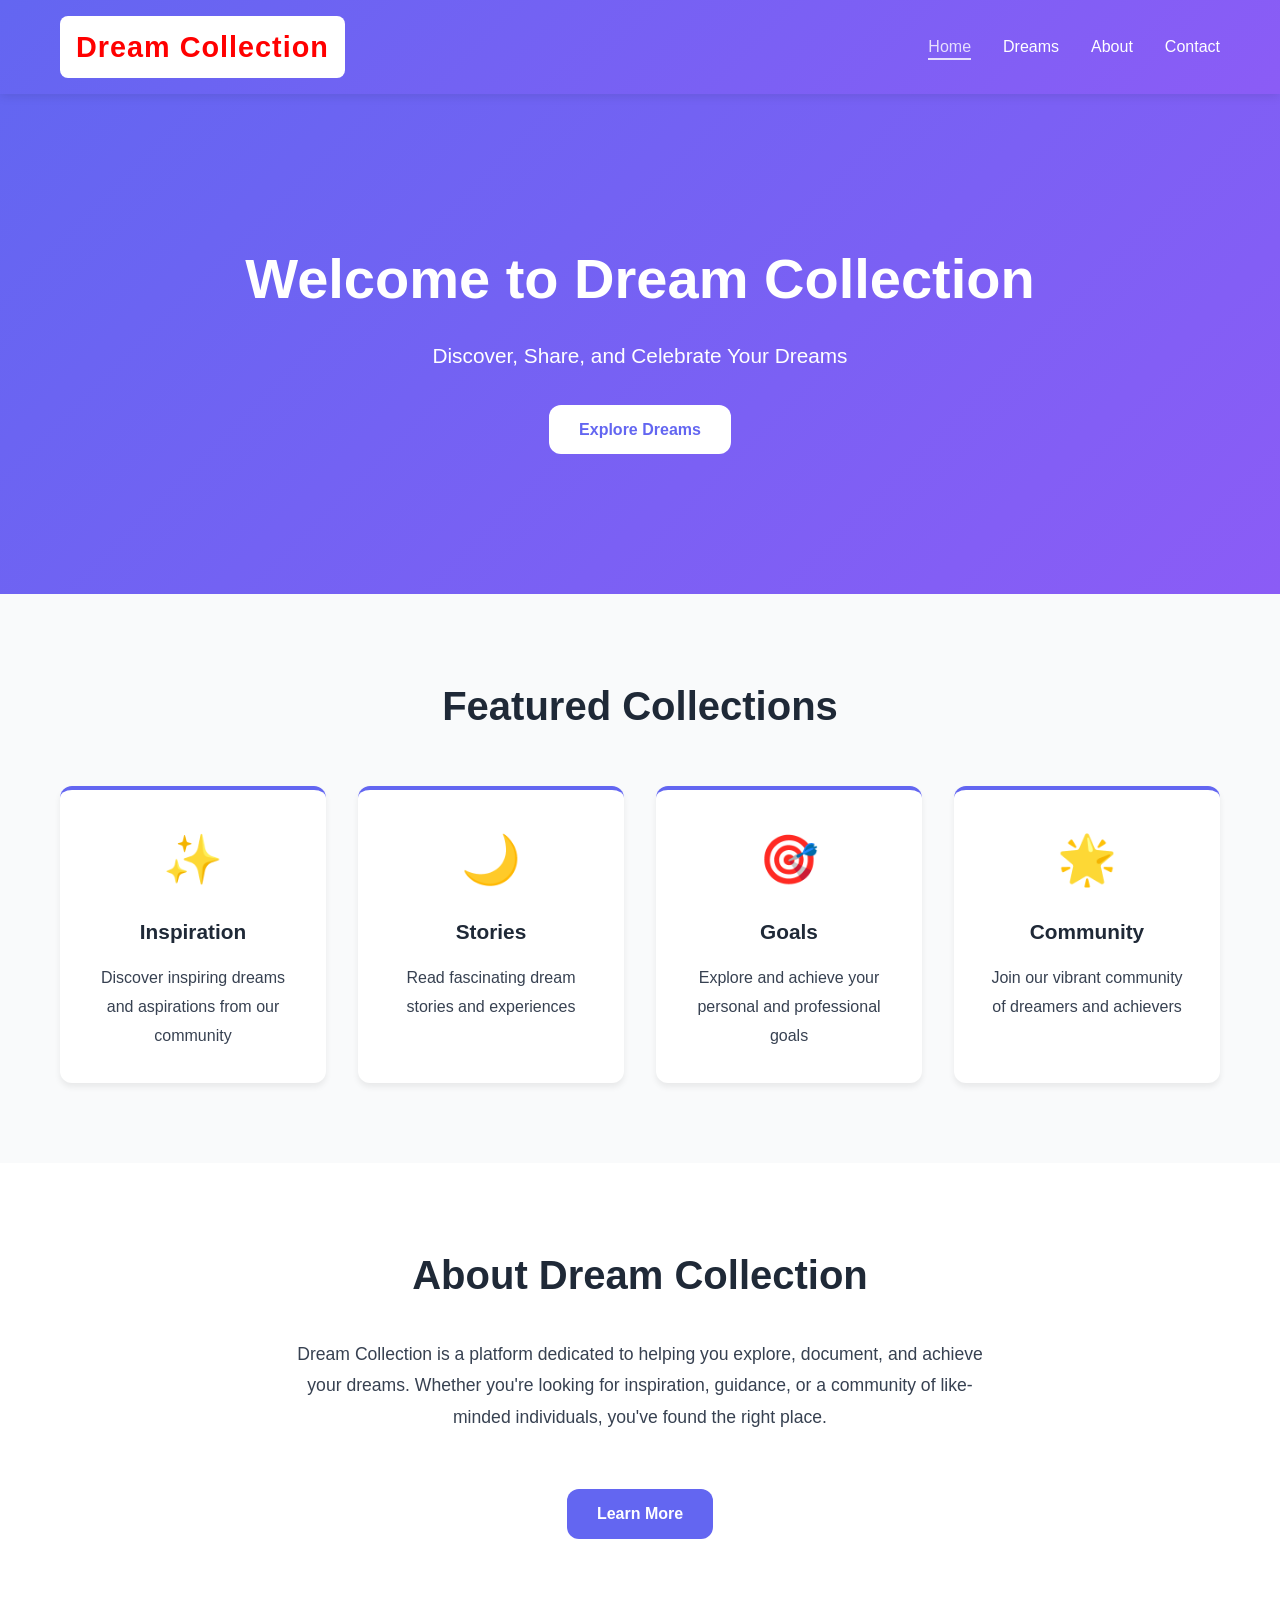
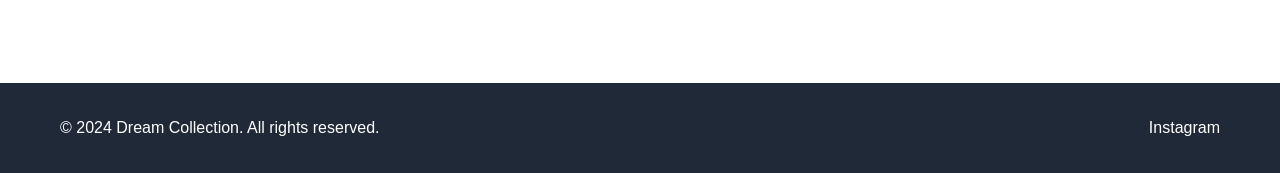
==== index.html @ e09d95be "Add Dream Collection website with custom domain setup" ====
<!DOCTYPE html>
<html lang="en">
<head>
    <meta charset="UTF-8">
    <meta name="viewport" content="width=device-width, initial-scale=1.0">
    <title>Dream Collection - Explore Your Dreams</title>
    <link rel="stylesheet" href="styles.css">
</head>
<body>
    <!-- Navigation -->
    <nav class="navbar">
        <div class="container">
            <div class="logo">Dream Collection</div>
            <ul class="nav-menu">
                <li><a href="index.html" class="active">Home</a></li>
                <li><a href="dreams.html">Dreams</a></li>
                <li><a href="about.html">About</a></li>
                <li><a href="contact.html">Contact</a></li>
            </ul>
        </div>
    </nav>

    <!-- Hero Section -->
    <section class="hero">
        <div class="hero-content">
            <h1>Welcome to Dream Collection</h1>
            <p>Discover, Share, and Celebrate Your Dreams</p>
            <a href="dreams.html" class="btn btn-primary">Explore Dreams</a>
        </div>
    </section>

    <!-- Featured Section -->
    <section class="featured">
        <div class="container">
            <h2>Featured Collections</h2>
            <div class="featured-grid">
                <div class="card">
                    <div class="card-icon">✨</div>
                    <h3>Inspiration</h3>
                    <p>Discover inspiring dreams and aspirations from our community</p>
                </div>
                <div class="card">
                    <div class="card-icon">🌙</div>
                    <h3>Stories</h3>
                    <p>Read fascinating dream stories and experiences</p>
                </div>
                <div class="card">
                    <div class="card-icon">🎯</div>
                    <h3>Goals</h3>
                    <p>Explore and achieve your personal and professional goals</p>
                </div>
                <div class="card">
                    <div class="card-icon">🌟</div>
                    <h3>Community</h3>
                    <p>Join our vibrant community of dreamers and achievers</p>
                </div>
            </div>
        </div>
    </section>

    <!-- About Section -->
    <section class="about-preview">
        <div class="container">
            <h2>About Dream Collection</h2>
            <p>Dream Collection is a platform dedicated to helping you explore, document, and achieve your dreams. Whether you're looking for inspiration, guidance, or a community of like-minded individuals, you've found the right place.</p>
            <a href="about.html" class="btn btn-secondary">Learn More</a>
        </div>
    </section>

    <!-- Footer -->
    <footer class="footer">
        <div class="container">
            <p>&copy; 2024 Dream Collection. All rights reserved.</p>
            <div class="social-links">
                <a href="https://instagram.com/dreamcollection.jewellery" target="_blank">Instagram</a>
            </div>
        </div>
    </footer>
</body>
</html>
---- styles.css ----
/* Reset and Base Styles */
* {
    margin: 0;
    padding: 0;
    box-sizing: border-box;
}

:root {
    --primary-color: #6366f1;
    --secondary-color: #8b5cf6;
    --dark-color: #1f2937;
    --light-color: #f9fafb;
    --text-color: #374151;
    --border-radius: 12px;
    --transition: all 0.3s ease;
}

body {
    font-family: 'Segoe UI', Tahoma, Geneva, Verdana, sans-serif;
    line-height: 1.6;
    color: var(--text-color);
    background-color: #ffffff;
}

.container {
    max-width: 1200px;
    margin: 0 auto;
    padding: 0 20px;
}

/* Navigation */
.navbar {
    background: linear-gradient(135deg, var(--primary-color) 0%, var(--secondary-color) 100%);
    padding: 1rem 0;
    position: sticky;
    top: 0;
    z-index: 1000;
    box-shadow: 0 2px 10px rgba(0,0,0,0.1);
}

.navbar .container {
    display: flex;
    justify-content: space-between;
    align-items: center;
}

.logo {
    font-size: 1.8rem;
    font-weight: bold;
    color: red;
    background-color: white;
    padding: 8px 16px;
    border-radius: 8px;
    letter-spacing: 1px;
}

.nav-menu {
    display: flex;
    list-style: none;
    gap: 2rem;
}

.nav-menu a {
    color: white;
    text-decoration: none;
    font-weight: 500;
    transition: var(--transition);
    position: relative;
}

.nav-menu a:hover,
.nav-menu a.active {
    opacity: 0.8;
}

.nav-menu a.active::after {
    content: '';
    position: absolute;
    bottom: -5px;
    left: 0;
    width: 100%;
    height: 2px;
    background-color: white;
}

/* Hero Section */
.hero {
    background: linear-gradient(135deg, var(--primary-color) 0%, var(--secondary-color) 100%);
    color: white;
    padding: 100px 20px;
    text-align: center;
    min-height: 500px;
    display: flex;
    align-items: center;
    justify-content: center;
}

.hero-content h1 {
    font-size: 3.5rem;
    margin-bottom: 1rem;
    animation: slideDown 0.8s ease;
}

.hero-content p {
    font-size: 1.3rem;
    margin-bottom: 2rem;
    opacity: 0.95;
    animation: slideUp 0.8s ease 0.2s both;
}

@keyframes slideDown {
    from {
        opacity: 0;
        transform: translateY(-30px);
    }
    to {
        opacity: 1;
        transform: translateY(0);
    }
}

@keyframes slideUp {
    from {
        opacity: 0;
        transform: translateY(30px);
    }
    to {
        opacity: 1;
        transform: translateY(0);
    }
}

/* Buttons */
.btn {
    display: inline-block;
    padding: 12px 30px;
    border-radius: var(--border-radius);
    text-decoration: none;
    font-weight: 600;
    transition: var(--transition);
    border: none;
    cursor: pointer;
    font-size: 1rem;
}

.btn-primary {
    background-color: white;
    color: var(--primary-color);
}

.btn-primary:hover {
    transform: translateY(-3px);
    box-shadow: 0 10px 20px rgba(0,0,0,0.2);
}

.btn-secondary {
    background-color: var(--primary-color);
    color: white;
    margin-top: 1.5rem;
}

.btn-secondary:hover {
    background-color: var(--secondary-color);
    transform: translateY(-3px);
    box-shadow: 0 10px 20px rgba(99, 102, 241, 0.3);
}

/* Featured Section */
.featured {
    padding: 80px 20px;
    background-color: var(--light-color);
}

.featured h2 {
    text-align: center;
    font-size: 2.5rem;
    margin-bottom: 3rem;
    color: var(--dark-color);
}

.featured-grid {
    display: grid;
    grid-template-columns: repeat(auto-fit, minmax(250px, 1fr));
    gap: 2rem;
}

.card {
    background: white;
    padding: 2rem;
    border-radius: var(--border-radius);
    text-align: center;
    box-shadow: 0 4px 6px rgba(0,0,0,0.07);
    transition: var(--transition);
    border-top: 4px solid var(--primary-color);
}

.card:hover {
    transform: translateY(-10px);
    box-shadow: 0 15px 30px rgba(0,0,0,0.15);
}

.card-icon {
    font-size: 3rem;
    margin-bottom: 1rem;
}

.card h3 {
    color: var(--dark-color);
    margin-bottom: 1rem;
    font-size: 1.3rem;
}

.card p {
    color: var(--text-color);
    line-height: 1.8;
}

/* About Preview Section */
.about-preview {
    padding: 80px 20px;
    text-align: center;
}

.about-preview h2 {
    font-size: 2.5rem;
    margin-bottom: 2rem;
    color: var(--dark-color);
}

.about-preview p {
    font-size: 1.1rem;
    color: var(--text-color);
    max-width: 700px;
    margin: 0 auto 2rem;
    line-height: 1.8;
}

/* Footer */
.footer {
    background-color: var(--dark-color);
    color: white;
    padding: 2rem;
    text-align: center;
    margin-top: 4rem;
}

.footer .container {
    display: flex;
    justify-content: space-between;
    align-items: center;
    flex-wrap: wrap;
    gap: 2rem;
}

.social-links {
    display: flex;
    gap: 1.5rem;
}

.social-links a {
    color: white;
    text-decoration: none;
    transition: var(--transition);
}

.social-links a:hover {
    color: var(--primary-color);
}

/* Responsive Design */
@media (max-width: 768px) {
    .nav-menu {
        gap: 1rem;
    }

    .hero-content h1 {
        font-size: 2.2rem;
    }

    .hero-content p {
        font-size: 1rem;
    }

    .featured h2,
    .about-preview h2 {
        font-size: 2rem;
    }

    .footer .container {
        flex-direction: column;
    }
}

@media (max-width: 480px) {
    .nav-menu {
        gap: 0.5rem;
        font-size: 0.9rem;
    }

    .logo {
        font-size: 1.3rem;
    }

    .hero-content h1 {
        font-size: 1.8rem;
    }

    .featured-grid {
        grid-template-columns: 1fr;
    }
}
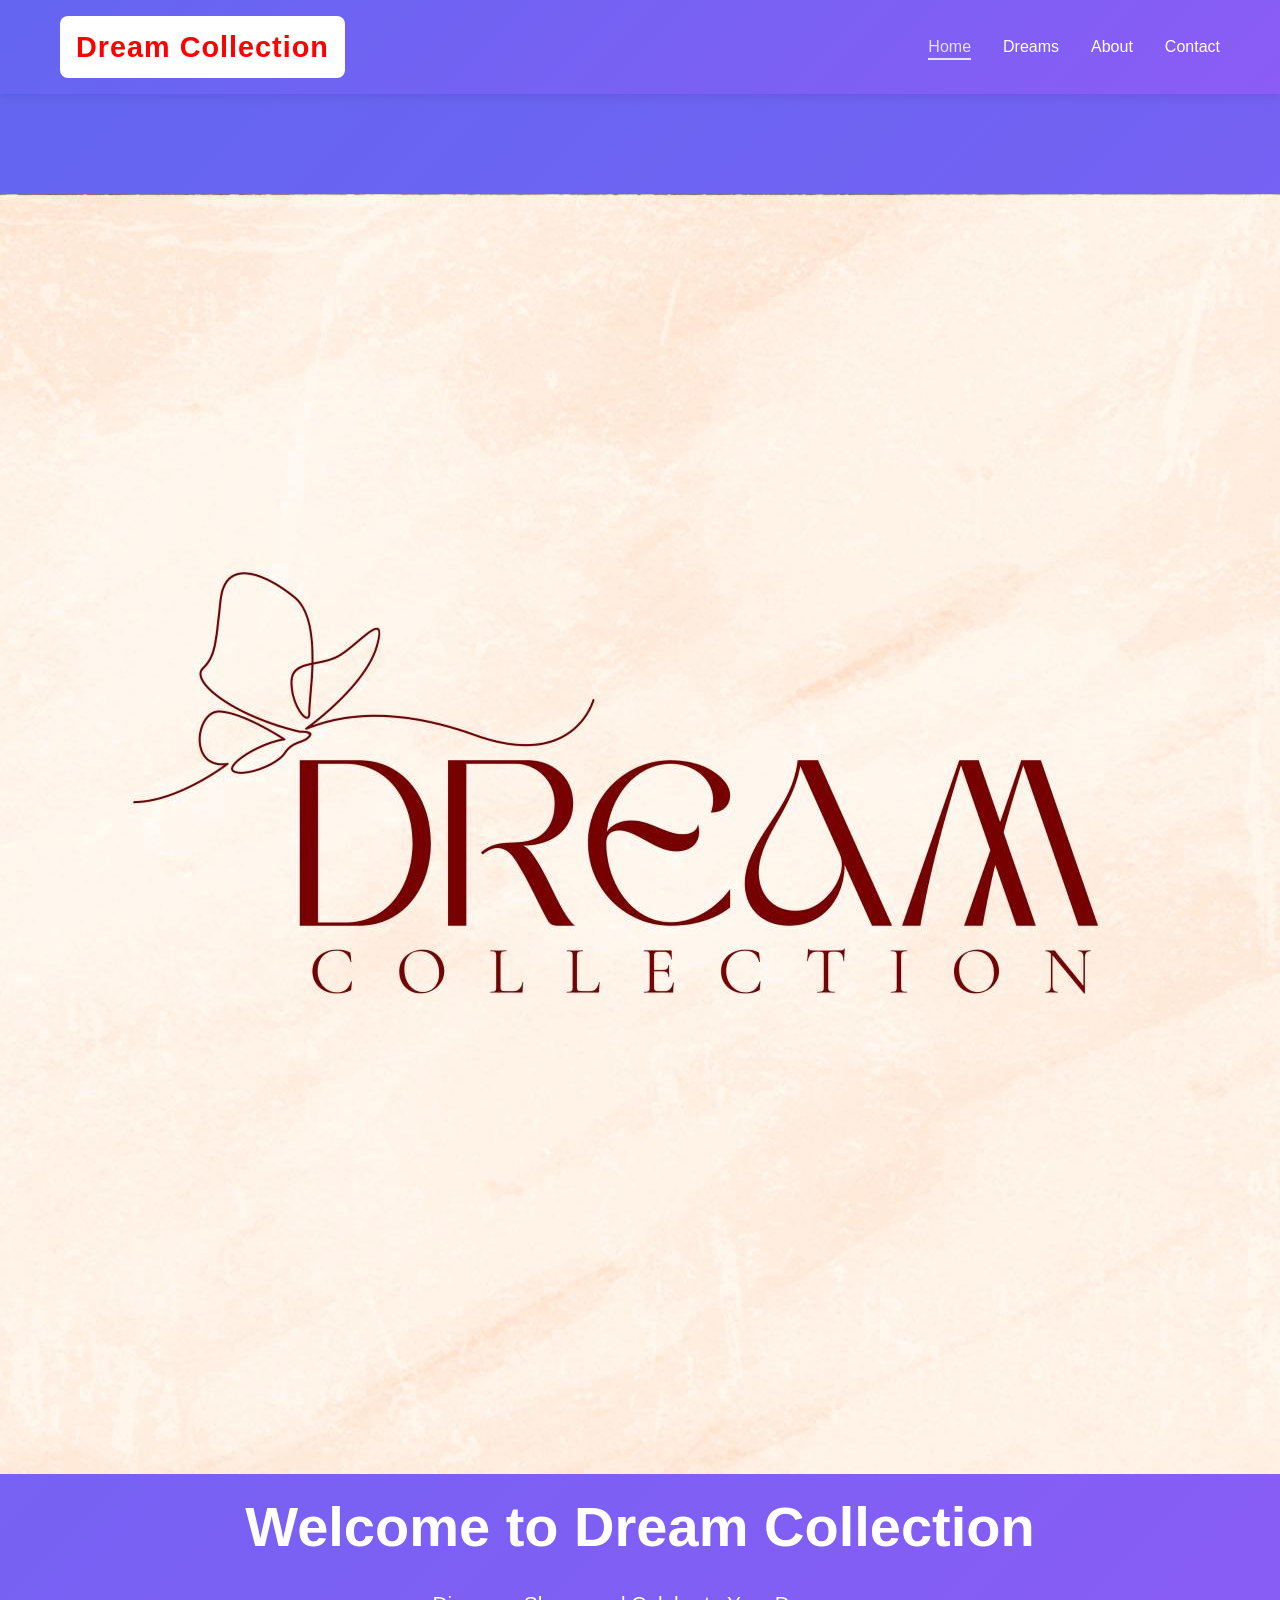
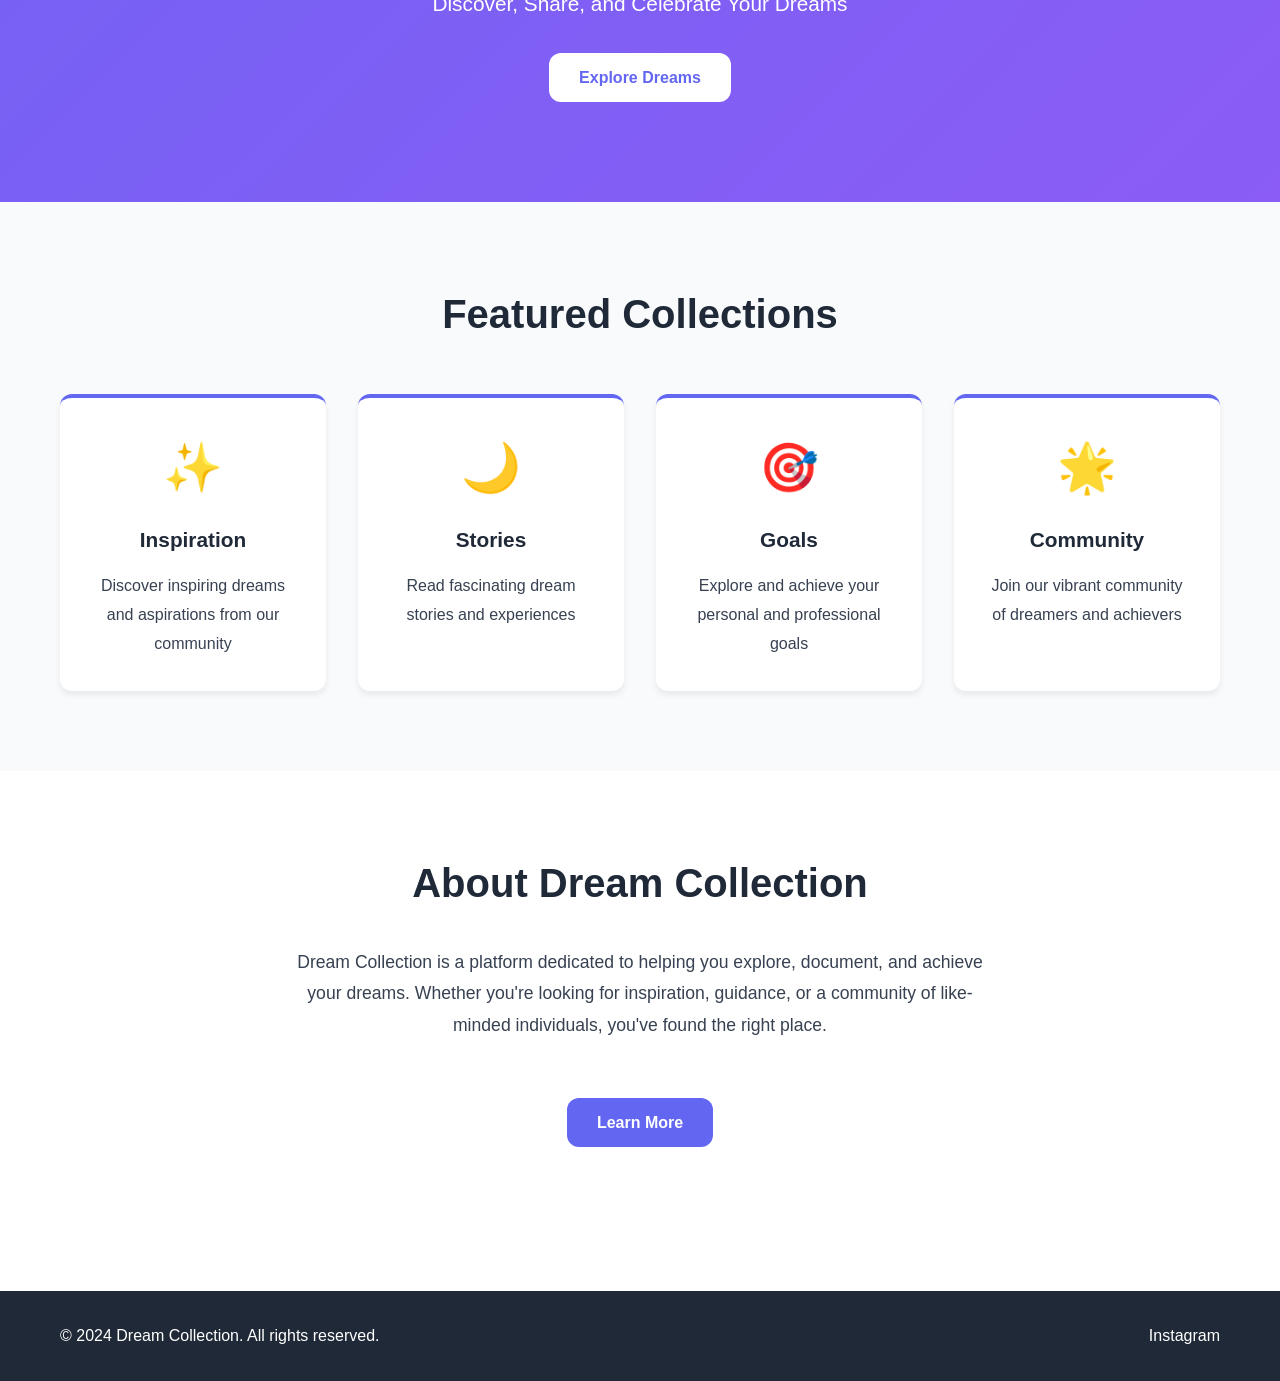
==== commit f0e6105a: "Update logo filename to logo.jpg.jpeg" ====
--- a/index.html
+++ b/index.html
@@ -23,6 +23,9 @@
     <!-- Hero Section -->
     <section class="hero">
         <div class="hero-content">
+            <div class="hero-logo">
+                <img src="images/logo.jpg.jpeg" alt="Dream Collection Logo" class="logo-image">
+            </div>
             <h1>Welcome to Dream Collection</h1>
             <p>Discover, Share, and Celebrate Your Dreams</p>
             <a href="dreams.html" class="btn btn-primary">Explore Dreams</a>
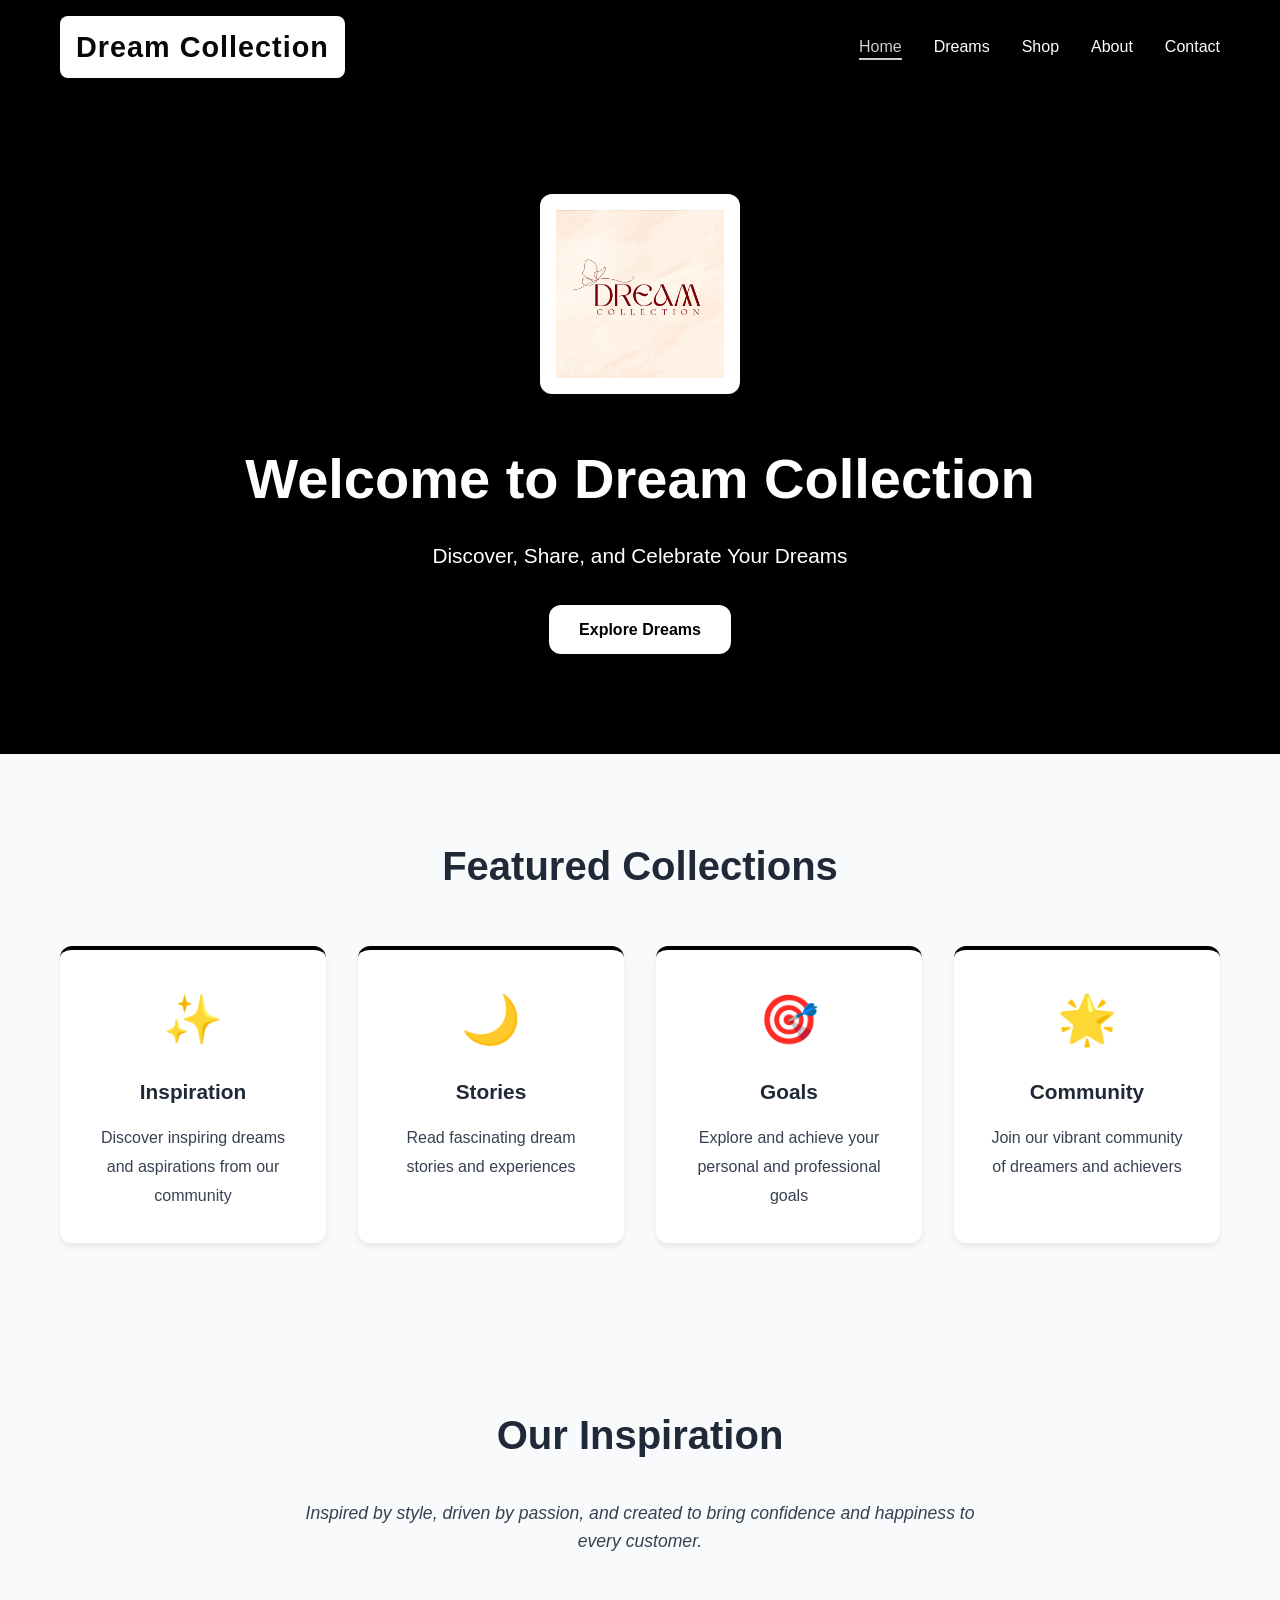
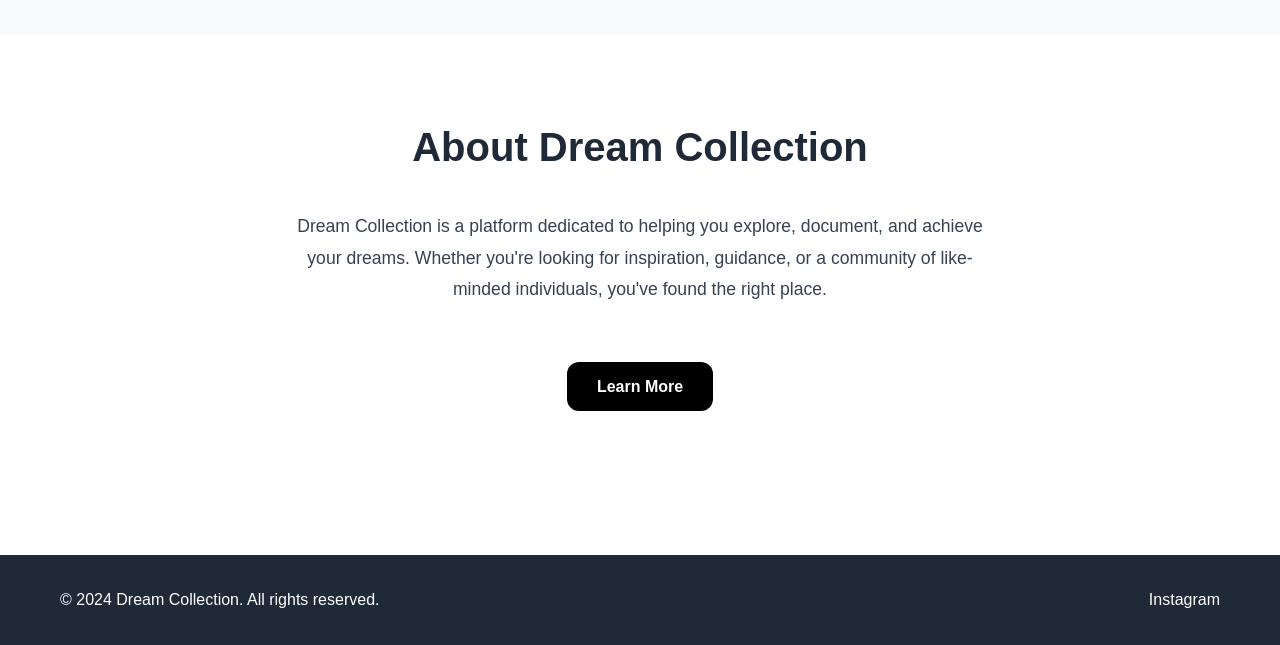
==== commit ff6cbfe3: "Add Our Inspiration section to home page" ====
--- a/index.html
+++ b/index.html
@@ -14,6 +14,7 @@
             <ul class="nav-menu">
                 <li><a href="index.html" class="active">Home</a></li>
                 <li><a href="dreams.html">Dreams</a></li>
+                <li><a href="shop.html">Shop</a></li>
                 <li><a href="about.html">About</a></li>
                 <li><a href="contact.html">Contact</a></li>
             </ul>
@@ -24,7 +25,7 @@
     <section class="hero">
         <div class="hero-content">
             <div class="hero-logo">
-                <img src="images/logo.jpg.jpeg" alt="Dream Collection Logo" class="logo-image">
+                <img src="/images/logo.jpg.jpeg" alt="Dream Collection Logo" class="logo-image">
             </div>
             <h1>Welcome to Dream Collection</h1>
             <p>Discover, Share, and Celebrate Your Dreams</p>
@@ -61,6 +62,14 @@
         </div>
     </section>
 
+    <!-- Our Inspiration Section -->
+    <section class="inspiration">
+        <div class="container">
+            <h2>Our Inspiration</h2>
+            <p>Inspired by style, driven by passion, and created to bring confidence and happiness to every customer.</p>
+        </div>
+    </section>
+
     <!-- About Section -->
     <section class="about-preview">
         <div class="container">
--- a/styles.css
+++ b/styles.css
@@ -6,8 +6,8 @@
 }
 
 :root {
-    --primary-color: #6366f1;
-    --secondary-color: #8b5cf6;
+    --primary-color: #000000;
+    --secondary-color: #000000;
     --dark-color: #1f2937;
     --light-color: #f9fafb;
     --text-color: #374151;
@@ -47,7 +47,7 @@
 .logo {
     font-size: 1.8rem;
     font-weight: bold;
-    color: red;
+    color: #080807;
     background-color: white;
     padding: 8px 16px;
     border-radius: 8px;
@@ -93,6 +93,23 @@
     display: flex;
     align-items: center;
     justify-content: center;
+}
+
+.hero-content {
+    max-width: 800px;
+}
+
+.hero-logo {
+    margin-bottom: 2rem;
+}
+
+.logo-image {
+    max-width: 200px;
+    height: auto;
+    border-radius: var(--border-radius);
+    box-shadow: 0 10px 30px rgba(0,0,0,0.3);
+    background-color: white;
+    padding: 1rem;
 }
 
 .hero-content h1 {
@@ -235,6 +252,28 @@
     line-height: 1.8;
 }
 
+/* Our Inspiration Section */
+.inspiration {
+    padding: 80px 20px;
+    background-color: var(--light-color);
+    text-align: center;
+}
+
+.inspiration h2 {
+    font-size: 2.5rem;
+    margin-bottom: 2rem;
+    color: var(--dark-color);
+}
+
+.inspiration p {
+    font-size: 1.1rem;
+    color: var(--text-color);
+    max-width: 700px;
+    margin: 0 auto;
+    line-height: 1.6;
+    font-style: italic;
+}
+
 /* Footer */
 .footer {
     background-color: var(--dark-color);
@@ -281,6 +320,10 @@
         font-size: 1rem;
     }
 
+    .logo-image {
+        max-width: 150px;
+    }
+
     .featured h2,
     .about-preview h2 {
         font-size: 2rem;
@@ -305,6 +348,10 @@
         font-size: 1.8rem;
     }
 
+    .logo-image {
+        max-width: 120px;
+    }
+
     .featured-grid {
         grid-template-columns: 1fr;
     }
